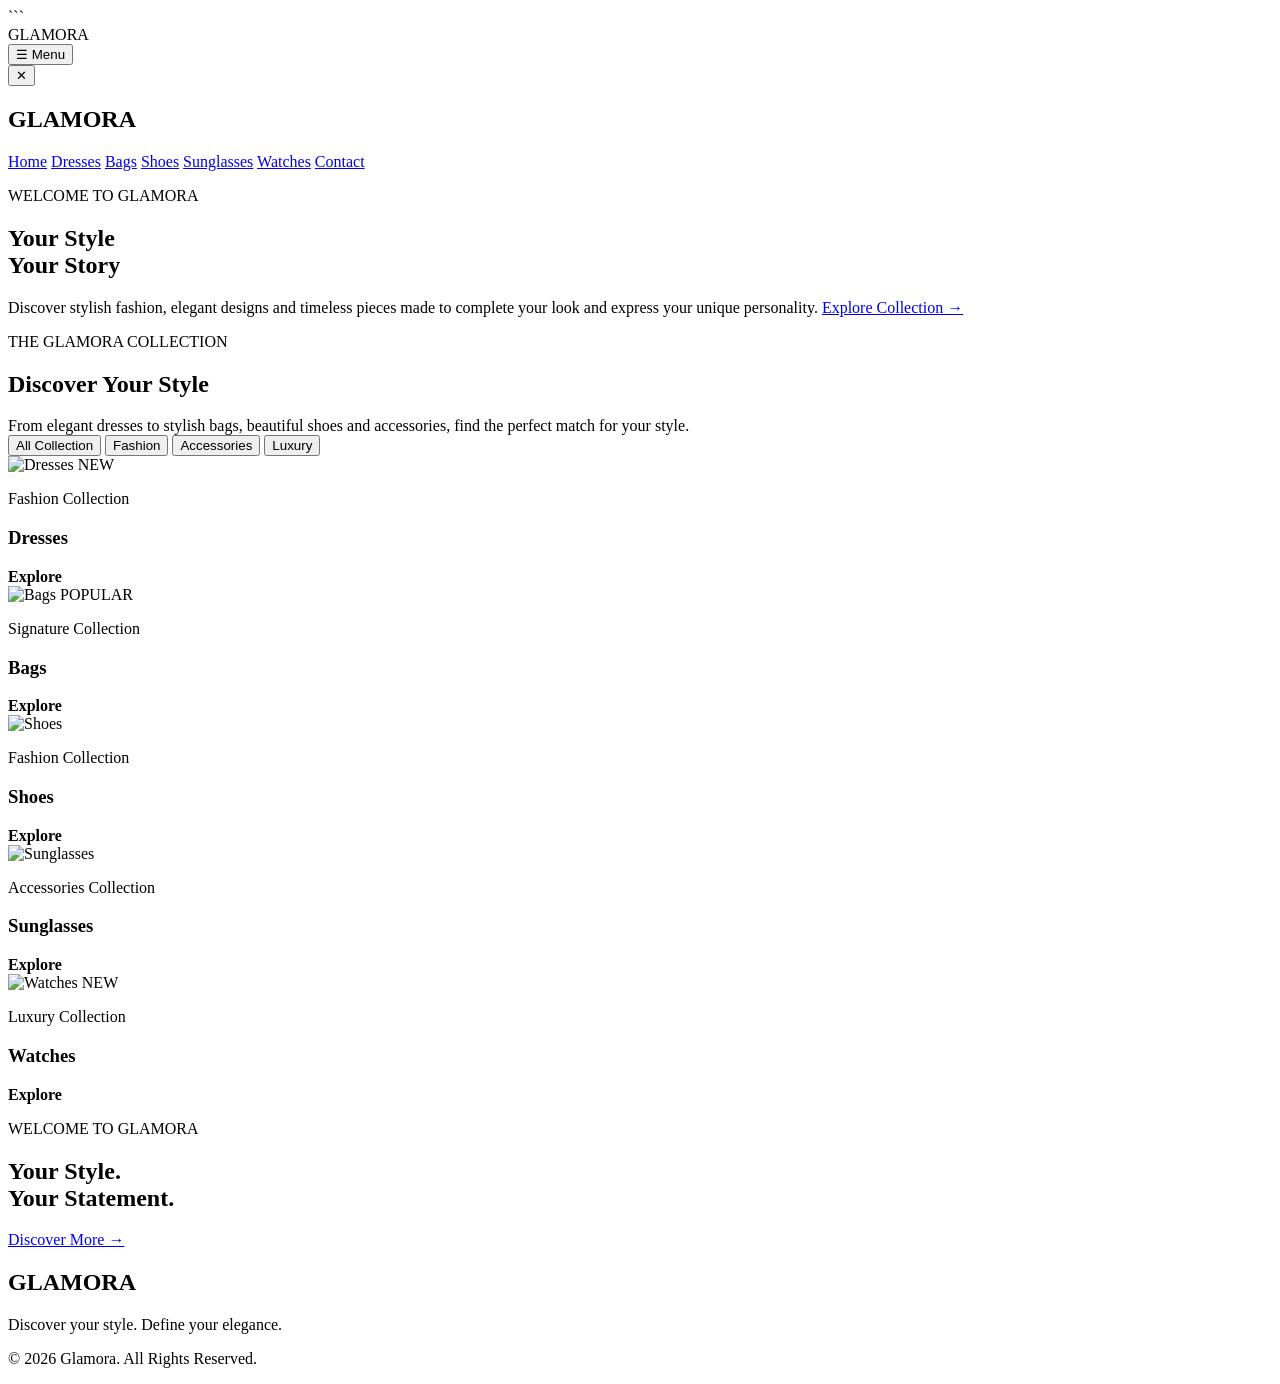
==== index.html @ fe38c222 "Rename index.html to index.html" ====
<!DOCTYPE html>

<html lang="en">

<head>
    <meta charset="UTF-8">
    <meta name="viewport" content="width=device-width, initial-scale=1.0">
    <title>Glamora | Home</title>
    <link rel="stylesheet" href="style.css">
</head>

<body>

```
<header class="home-header">

    <div class="home-logo">GLAMORA</div>

    <button class="menu-btn" onclick="openMenu()">
        ☰ Menu
    </button>

</header>


<!-- Side Menu -->
<div class="side-menu" id="sideMenu">

    <button class="close-btn" onclick="closeMenu()">
        ✕
    </button>

    <h2>GLAMORA</h2>

    <a href="index.html">Home</a>
    <a href="dresses.html">Dresses</a>
    <a href="bags.html">Bags</a>
    <a href="shoes.html">Shoes</a>
    <a href="sunglasses.html">Sunglasses</a>
    <a href="watches.html">Watches</a>
    <a href="contact.html">Contact</a>

</div>


<!-- Hero Section -->
<section class="bag-hero">

    <div class="bag-hero-content">

        <p>WELCOME TO GLAMORA</p>

        <h1>
            Your Style<br>
            Your Story
        </h1>

        <span>
            Discover stylish fashion, elegant designs and
            timeless pieces made to complete your look
            and express your unique personality.
        </span>

        <a href="#collection" class="bag-btn">
            Explore Collection →
        </a>

    </div>

</section>


<!-- Collection Heading -->
<section class="bag-heading" id="collection">

    <p>THE GLAMORA COLLECTION</p>

    <h2>Discover Your Style</h2>

    <span>
        From elegant dresses to stylish bags, beautiful shoes
        and accessories, find the perfect match for your style.
    </span>

</section>


<!-- Filters -->
<div class="bag-filters">

    <button>All Collection</button>
    <button>Fashion</button>
    <button>Accessories</button>
    <button>Luxury</button>

</div>


<!-- Glamora Collection -->
<section class="bag-grid">


    <!-- Dresses -->
    <div class="bag-card">

        <div class="bag-image">

            <img src="c:\Users\HC\Desktop\fatima\image\Banner.png\Dresse.jpg\Bages.jpg\Shoes.jog\Watches.jpg\Sunglasses.jpg\3_4b8ac921-768f-4dce-88fc-8753cb66bcc0.webp"
                 alt="Dresses">

            <span>NEW</span>

        </div>

        <div class="bag-info">

            <p>Fashion Collection</p>

            <h3>Dresses</h3>

            <strong>Explore</strong>

        </div>

    </div>


    <!-- Bags -->
    <div class="bag-card">

        <div class="bag-image">

            <img src="c:\Users\HC\Desktop\fatima\image\Banner.png\Dresse.jpg\Bages.jpg\Shoes.jog\Watches.jpg\Sunglasses.jpg\image-11.jpg"
                 alt="Bags">

            <span>POPULAR</span>

        </div>

        <div class="bag-info">

            <p>Signature Collection</p>

            <h3>Bags</h3>

            <strong>Explore</strong>

        </div>

    </div>


    <!-- Shoes -->
    <div class="bag-card">

        <div class="bag-image">

            <img src="c:\Users\HC\Desktop\fatima\image\Banner.png\Dresse.jpg\Bages.jpg\Shoes.jog\Watches.jpg\Sunglasses.jpg\Buy-Best-Quality-IMPORTED-Full-Black-Casual-Fashion-Men-Shoes-Cho9-at-cheap-Price-by-shopse.pk-in-Pakistan-11-1200x1200.jpg"
                 alt="Shoes">

        </div>

        <div class="bag-info">

            <p>Fashion Collection</p>

            <h3>Shoes</h3>

            <strong>Explore</strong>

        </div>

    </div>


    <!-- Sunglasses -->
    <div class="bag-card">

        <div class="bag-image">

            <img src="c:\Users\HC\Desktop\fatima\image\Banner.png\Dresse.jpg\Bages.jpg\Shoes.jog\Watches.jpg\Sunglasses.jpg\04020bd5-a154-4454-9dbc-0e240f3eb03b1748094600530-Voyage-Unisex-Black-Lens--Silver-Toned-Round-Sunglasses-with-1.jpg"
                 alt="Sunglasses">

        </div>

        <div class="bag-info">

            <p>Accessories Collection</p>

            <h3>Sunglasses</h3>

            <strong>Explore</strong>

        </div>

    </div>


    <!-- Watches -->
    <div class="bag-card">

        <div class="bag-image">

            <img src="c:\Users\HC\Desktop\fatima\image\Banner.png\Dresse.jpg\Bages.jpg\Shoes.jog\Watches.jpg\Sunglasses.jpg\POEDAGAR-Men-Watch-Top-Brand-Luxury-Waterproof-Luminous-Men-Stainless-Quartz-Wristwatch-Sport-Man-Watch-Date-Week-Business-Clock_d34c838.avif"
                 alt="Watches">

            <span>NEW</span>

        </div>

        <div class="bag-info">

            <p>Luxury Collection</p>

            <h3>Watches</h3>

            <strong>Explore</strong>

        </div>

    </div>

</section>


<!-- Banner -->
<section class="bag-banner">

    <div>

        <p>WELCOME TO GLAMORA</p>

        <h2>
            Your Style.<br>
            Your Statement.
        </h2>

        <a href="#collection" class="discover-btn">
            Discover More →
        </a>

    </div>

</section>


<!-- Footer -->
<footer class="bag-footer">

    <h2>GLAMORA</h2>

    <p>
        Discover your style. Define your elegance.
    </p>

    <p class="bag-copy">
        © 2026 Glamora. All Rights Reserved.
    </p>

</footer>

<script src="script.js"></script>
</body>
</html>
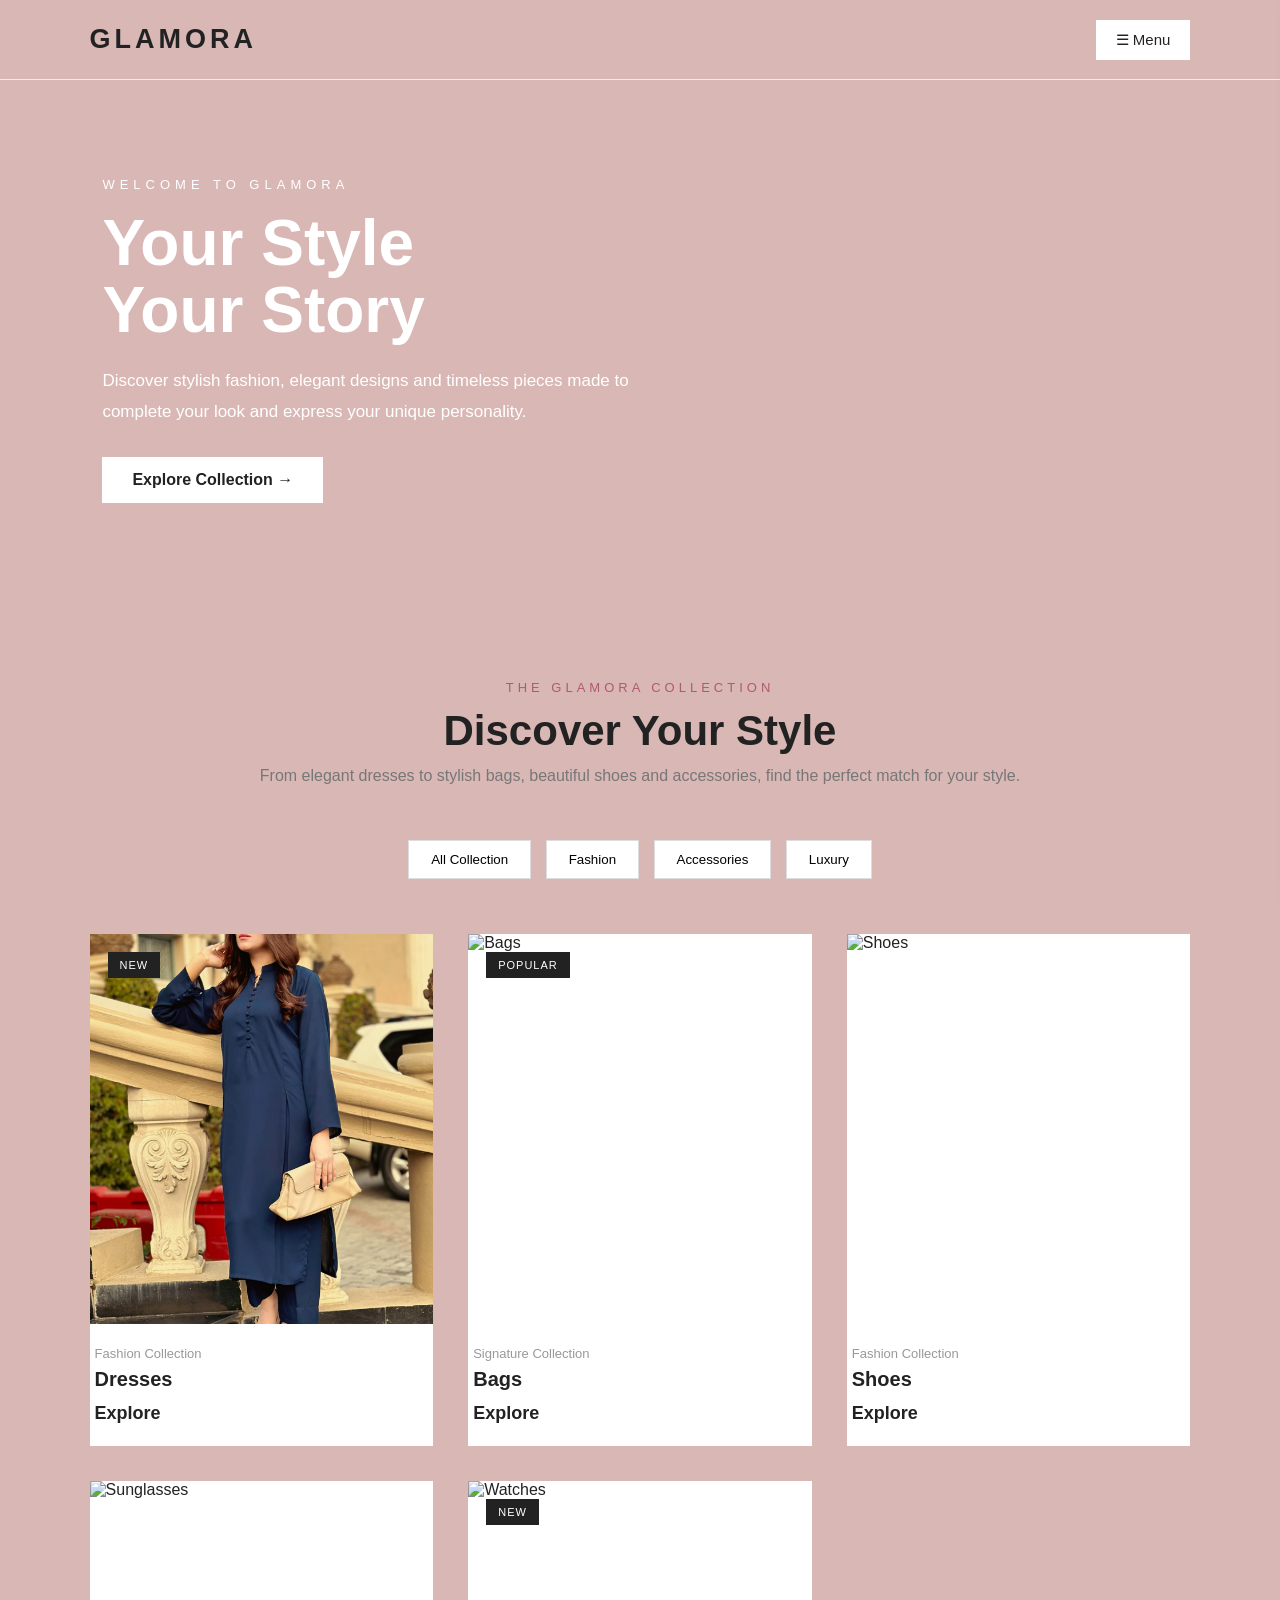
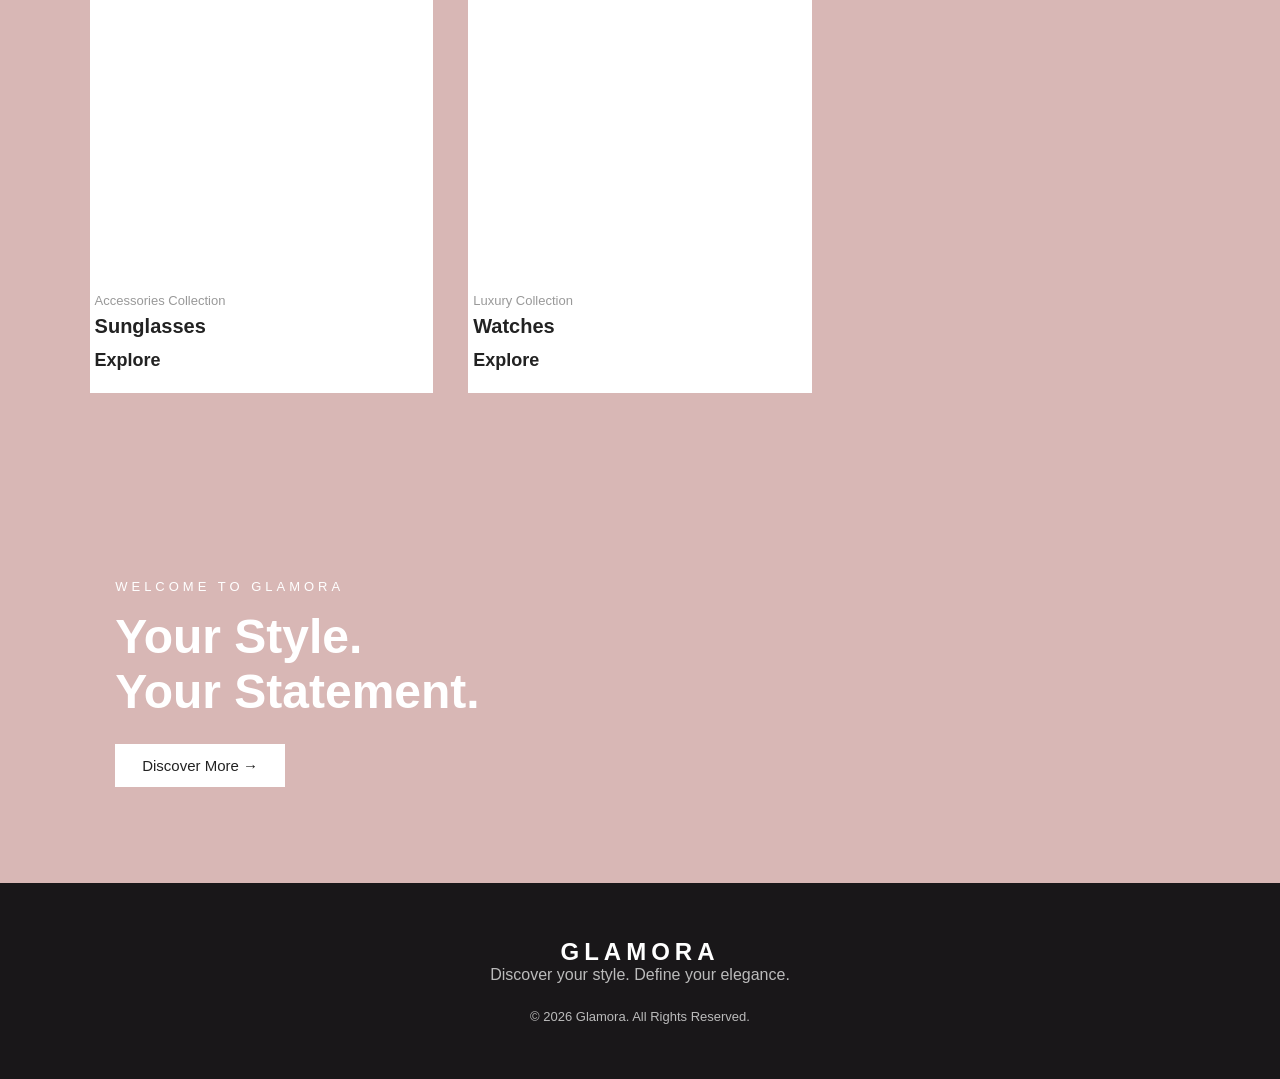
==== commit db6c2e4a: "Update index.html" ====
--- a/index.html
+++ b/index.html
@@ -11,7 +11,6 @@
 
 <body>
 
-```
 <header class="home-header">
 
     <div class="home-logo">GLAMORA</div>
@@ -105,8 +104,7 @@
 
         <div class="bag-image">
 
-            <img src="c:\Users\HC\Desktop\fatima\image\Banner.png\Dresse.jpg\Bages.jpg\Shoes.jog\Watches.jpg\Sunglasses.jpg\3_4b8ac921-768f-4dce-88fc-8753cb66bcc0.webp"
-                 alt="Dresses">
+            <img src="images/Home1.jpg">
 
             <span>NEW</span>
 
@@ -130,8 +128,7 @@
 
         <div class="bag-image">
 
-            <img src="c:\Users\HC\Desktop\fatima\image\Banner.png\Dresse.jpg\Bages.jpg\Shoes.jog\Watches.jpg\Sunglasses.jpg\image-11.jpg"
-                 alt="Bags">
+            <img src="images/Home2.jpg" alt="Bags">
 
             <span>POPULAR</span>
 
@@ -155,8 +152,7 @@
 
         <div class="bag-image">
 
-            <img src="c:\Users\HC\Desktop\fatima\image\Banner.png\Dresse.jpg\Bages.jpg\Shoes.jog\Watches.jpg\Sunglasses.jpg\Buy-Best-Quality-IMPORTED-Full-Black-Casual-Fashion-Men-Shoes-Cho9-at-cheap-Price-by-shopse.pk-in-Pakistan-11-1200x1200.jpg"
-                 alt="Shoes">
+           <img src="images/Home3.jpg" alt="Shoes">
 
         </div>
 
@@ -178,8 +174,7 @@
 
         <div class="bag-image">
 
-            <img src="c:\Users\HC\Desktop\fatima\image\Banner.png\Dresse.jpg\Bages.jpg\Shoes.jog\Watches.jpg\Sunglasses.jpg\04020bd5-a154-4454-9dbc-0e240f3eb03b1748094600530-Voyage-Unisex-Black-Lens--Silver-Toned-Round-Sunglasses-with-1.jpg"
-                 alt="Sunglasses">
+           <img src="images/Home4.jpg" alt="Sunglasses">
 
         </div>
 
@@ -201,9 +196,7 @@
 
         <div class="bag-image">
 
-            <img src="c:\Users\HC\Desktop\fatima\image\Banner.png\Dresse.jpg\Bages.jpg\Shoes.jog\Watches.jpg\Sunglasses.jpg\POEDAGAR-Men-Watch-Top-Brand-Luxury-Waterproof-Luminous-Men-Stainless-Quartz-Wristwatch-Sport-Man-Watch-Date-Week-Business-Clock_d34c838.avif"
-                 alt="Watches">
-
+            <img src="images/Home5.jpg" alt="Watches">
             <span>NEW</span>
 
         </div>
--- a/style.css
+++ b/style.css
@@ -0,0 +1,3031 @@
+/* =================================
+   GLAMORA HOME PAGE
+================================= */
+
+* {
+    margin: 0;
+    padding: 0;
+    box-sizing: border-box;
+}
+
+body {
+    font-family: Arial, sans-serif;
+    background: #f8f3f3;
+    color: #222;
+}
+
+
+/* =================================
+   HEADER
+================================= */
+
+.home-header {
+    width: 100%;
+    padding: 22px 7%;
+    display: flex;
+    justify-content: space-between;
+    align-items: center;
+    background-color: #D8B7B5;
+    border-bottom: 1px solid #eee;
+}
+
+.home-logo {
+    font-size: 27px;
+    font-weight: bold;
+    letter-spacing: 4px;
+}
+
+
+/* MENU BUTTON */
+
+.menu-btn {
+    border: none;
+    background: white;
+    color: #222;
+    padding: 12px 22px;
+    font-size: 14px;
+    cursor: pointer;
+    transition: 0.3s;
+}
+
+.menu-btn:hover {
+    background: #b05a72;
+    color: white;
+}
+
+
+/* =================================
+   SIDE MENU
+================================= */
+
+.side-menu {
+    position: fixed;
+    top: 0;
+    right: -300px;
+    width: 300px;
+    height: 100vh;
+    background: white;
+    padding: 70px 35px;
+    z-index: 1000;
+    box-shadow: -5px 0 20px rgba(0,0,0,0.15);
+    transition: 0.4s;
+}
+
+.side-menu.open {
+    right: 0;
+}
+
+.side-menu h2 {
+    letter-spacing: 4px;
+    margin-bottom: 35px;
+}
+
+.side-menu a {
+    display: block;
+    text-decoration: none;
+    color: #222;
+    font-size: 16px;
+    padding: 13px 0;
+    border-bottom: 1px solid #eee;
+    transition: 0.3s;
+}
+
+.side-menu a:hover {
+    color: #b05a72;
+    padding-left: 8px;
+}
+
+.close-btn {
+    position: absolute;
+    top: 20px;
+    right: 25px;
+    border: none;
+    background: none;
+    font-size: 24px;
+    cursor: pointer;
+}
+
+
+/* =================================
+   HERO SECTION
+================================= */
+
+.home-hero {
+    min-height: 520px;
+    display: flex;
+    align-items: center;
+    padding: 80px 8%;
+    background-color: #D8B7B5;
+}
+
+.home-content {
+    max-width: 580px;
+    color: white;
+}
+
+.home-content > p {
+    letter-spacing: 5px;
+    font-size: 13px;
+    margin-bottom: 18px;
+}
+
+.home-content h1 {
+    font-size: 64px;
+    line-height: 1.05;
+    margin-bottom: 22px;
+}
+
+.home-content span {
+    display: block;
+    font-size: 17px;
+    line-height: 1.8;
+    margin-bottom: 30px;
+}
+
+.home-btn {
+    display: inline-block;
+    padding: 14px 30px;
+    background: white;
+    color: #222;
+    text-decoration: none;
+    font-weight: bold;
+    transition: 0.3s;
+}
+
+.home-btn:hover {
+    background: #b05a72;
+    color: white;
+}
+
+
+/* =================================
+   CATEGORIES
+================================= */
+
+.home-categories {
+    padding: 80px 7%;
+    text-align: center;
+    background: #f8f3f3;
+}
+
+.home-categories > p {
+    color: #b05a72;
+    letter-spacing: 4px;
+    font-size: 13px;
+}
+
+.home-categories h2 {
+    font-size: 42px;
+    margin: 12px 0 45px;
+}
+
+
+/* =================================
+   CATEGORY GRID
+================================= */
+
+.category-grid {
+    width: 100%;
+    display: grid;
+    grid-template-columns: repeat(3, 1fr);
+    gap: 30px;
+}
+
+
+/* CATEGORY CARD */
+
+.category-card {
+    background: white;
+    text-decoration: none;
+    color: #222;
+    overflow: hidden;
+    transition: 0.4s;
+}
+
+.category-card:hover {
+    transform: translateY(-8px);
+    box-shadow: 0 18px 40px rgba(0,0,0,0.12);
+}
+
+
+/* CATEGORY IMAGE */
+
+.category-card img {
+    width: 100%;
+    height: 350px;
+    display: block;
+    object-fit: cover;
+    transition: 0.5s;
+}
+
+.category-card:hover img {
+    transform: scale(1.06);
+}
+
+.category-card h3 {
+    font-size: 20px;
+    padding: 20px;
+}
+
+
+/* =================================
+   BOTTOM BANNER
+================================= */
+
+.home-banner {
+    min-height: 400px;
+    padding: 80px 9%;
+    display: flex;
+    align-items: center;
+    background-color: #D8B7B5;
+    color: white;
+}
+
+.home-banner p {
+    letter-spacing: 4px;
+    font-size: 13px;
+}
+
+.home-banner h2 {
+    font-size: 48px;
+    line-height: 1.15;
+    margin: 15px 0 25px;
+}
+
+.home-banner a {
+    display: inline-block;
+    padding: 13px 27px;
+    background: white;
+    color: #222;
+    text-decoration: none;
+    font-weight: bold;
+    transition: 0.3s;
+}
+
+.home-banner a:hover {
+    background: #b05a72;
+    color: white;
+}
+
+
+/* =================================
+   FOOTER
+================================= */
+
+.home-footer {
+    text-align: center;
+    padding: 55px 20px;
+    background: #191719;
+    color: white;
+}
+
+.home-footer h2 {
+    letter-spacing: 5px;
+    margin-bottom: 15px;
+}
+
+.home-footer p {
+    color: #bbb;
+    margin-top: 8px;
+}
+
+.home-footer p:last-child {
+    margin-top: 25px;
+    font-size: 13px;
+}
+
+
+/* =================================
+   RESPONSIVE
+================================= */
+
+@media (max-width: 900px) {
+
+    .home-header {
+        padding: 20px 5%;
+    }
+
+    .home-hero h1 {
+        font-size: 48px;
+    }
+
+    .category-grid {
+        grid-template-columns: repeat(2, 1fr);
+    }
+}
+
+
+@media (max-width: 600px) {
+
+    .home-header {
+        padding: 18px 5%;
+    }
+
+    .home-logo {
+        font-size: 22px;
+    }
+
+    .home-hero {
+        min-height: 450px;
+        padding: 60px 7%;
+    }
+
+    .home-content h1 {
+        font-size: 40px;
+    }
+
+    .home-content span {
+        font-size: 15px;
+    }
+
+    .home-categories h2 {
+        font-size: 32px;
+    }
+
+    .category-grid {
+        grid-template-columns: 1fr;
+    }
+
+    .category-card img {
+        height: 320px;
+    }
+
+    .home-banner h2 {
+        font-size: 36px;
+    }
+}
+* {
+  margin: 0;
+  padding: 0;
+  box-sizing: border-box;
+  }
+
+body {
+font-family: Arial, sans-serif;
+background: #f7f2ed;
+color: #222;
+}
+
+/* =========================
+HEADER
+========================= */
+
+.home-header {
+height: 80px;
+display: flex;
+align-items: center;
+justify-content: space-between;
+padding: 0 60px;
+background: #f7f2ed;
+}
+
+.home-logo {
+font-size: 28px;
+font-weight: bold;
+letter-spacing: 4px;
+}
+
+.menu-btn {
+background: #222;
+color: white;
+border: none;
+padding: 12px 22px;
+font-size: 15px;
+cursor: pointer;
+}
+
+.menu-btn:hover {
+background: #555;
+}
+
+/* =========================
+SIDE MENU
+========================= */
+
+.side-menu {
+position: fixed;
+top: 0;
+right: -320px;
+width: 320px;
+height: 100vh;
+background: #fff;
+padding: 30px;
+z-index: 1000;
+box-shadow: -5px 0 20px rgba(0,0,0,0.15);
+transition: 0.4s ease;
+}
+
+.side-menu.open {
+right: 0;
+}
+
+.side-menu h2 {
+margin: 45px 0 30px;
+letter-spacing: 3px;
+}
+
+.side-menu a {
+display: block;
+text-decoration: none;
+color: #222;
+font-size: 17px;
+padding: 14px 0;
+border-bottom: 1px solid #eee;
+}
+
+.side-menu a:hover {
+padding-left: 8px;
+}
+
+.close-btn {
+position: absolute;
+right: 25px;
+top: 20px;
+background: none;
+border: none;
+font-size: 25px;
+cursor: pointer;
+}
+
+/* =========================
+HERO SECTION
+========================= */
+
+.dress-hero {
+min-height: 650px;
+display: flex;
+align-items: center;
+padding: 80px 10%;
+background: #e9ddd2;
+}
+
+.dress-hero-content {
+max-width: 600px;
+}
+
+.dress-hero-content p {
+font-size: 13px;
+letter-spacing: 4px;
+margin-bottom: 20px;
+}
+
+.dress-hero-content h1 {
+font-family: Georgia, serif;
+font-size: 72px;
+line-height: 1.05;
+font-weight: normal;
+margin-bottom: 25px;
+}
+
+.dress-hero-content span {
+display: block;
+max-width: 500px;
+font-size: 17px;
+line-height: 1.8;
+color: #555;
+margin-bottom: 35px;
+}
+
+/* Explore Collection Button */
+
+.dress-btn {
+display: inline-block;
+text-decoration: none;
+background: #222;
+color: white;
+padding: 16px 30px;
+font-size: 15px;
+transition: 0.3s;
+}
+
+.dress-btn:hover {
+background: #555;
+}
+
+/* =========================
+COLLECTION HEADING
+========================= */
+
+.dress-heading {
+text-align: center;
+padding: 90px 20px 45px;
+}
+
+.dress-heading p {
+font-size: 13px;
+letter-spacing: 4px;
+margin-bottom: 15px;
+}
+
+.dress-heading h2 {
+font-family: Georgia, serif;
+font-size: 45px;
+font-weight: normal;
+margin-bottom: 20px;
+}
+
+.dress-heading span {
+display: block;
+max-width: 600px;
+margin: auto;
+color: #666;
+line-height: 1.7;
+}
+
+/* =========================
+FILTERS
+========================= */
+
+.dress-filters {
+display: flex;
+justify-content: center;
+gap: 12px;
+margin: 20px 0 55px;
+flex-wrap: wrap;
+}
+
+.dress-filters button {
+background: transparent;
+border: 1px solid #999;
+padding: 12px 22px;
+cursor: pointer;
+font-size: 14px;
+}
+
+.dress-filters button:hover {
+background: #222;
+color: white;
+}
+
+/* =========================
+DRESS GRID
+========================= */
+
+.dress-grid {
+width: 90%;
+max-width: 1200px;
+margin: auto;
+display: grid;
+grid-template-columns: repeat(3, 1fr);
+gap: 30px;
+padding-bottom: 90px;
+}
+
+/* =========================
+DRESS CARD
+========================= */
+
+.dress-card {
+background: white;
+overflow: hidden;
+transition: 0.3s;
+}
+
+.dress-card:hover {
+transform: translateY(-5px);
+}
+
+.dress-image {
+position: relative;
+width: 100%;
+height: 430px;
+overflow: hidden;
+}
+
+.dress-image img {
+width: 100%;
+height: 100%;
+object-fit: cover;
+display: block;
+}
+
+.dress-image span {
+position: absolute;
+top: 15px;
+left: 15px;
+background: #222;
+color: white;
+padding: 7px 12px;
+font-size: 11px;
+letter-spacing: 1px;
+}
+
+/* =========================
+DRESS INFORMATION
+========================= */
+
+.dress-info {
+padding: 22px;
+}
+
+.dress-info p {
+font-size: 12px;
+color: #888;
+letter-spacing: 1px;
+margin-bottom: 8px;
+}
+
+.dress-info h3 {
+font-family: Georgia, serif;
+font-size: 22px;
+font-weight: normal;
+margin-bottom: 12px;
+}
+
+.dress-info strong {
+font-size: 16px;
+}
+
+/* =========================
+BANNER
+========================= */
+
+.dress-banner {
+min-height: 430px;
+display: flex;
+align-items: center;
+padding: 70px 10%;
+background: #D8B7B5;
+}
+
+.dress-banner p {
+font-size: 13px;
+letter-spacing: 4px;
+margin-bottom: 20px;
+}
+
+.dress-banner h2 {
+font-family: Georgia, serif;
+font-size: 55px;
+line-height: 1.1;
+font-weight: normal;
+margin-bottom: 30px;
+}
+
+.dress-banner a {
+display: inline-block;
+text-decoration: none;
+color: #222;
+border-bottom: 1px solid #222;
+padding-bottom: 5px;
+}
+
+/* =========================
+FOOTER
+========================= */
+
+.dress-footer {
+background: #222;
+color: white;
+text-align: center;
+padding: 60px 20px;
+}
+
+.dress-footer h2 {
+font-size: 28px;
+letter-spacing: 5px;
+margin-bottom: 18px;
+}
+
+.dress-footer p {
+color: #ccc;
+margin-bottom: 15px;
+}
+
+.dress-copy {
+font-size: 12px;
+margin-top: 30px;
+}
+/* Discover More Button */
+
+.discover-btn {
+    display: inline-block;
+    text-decoration: none;
+    background:white;
+    color: white;
+    padding: 16px 30px;
+    font-size: 15px;
+    cursor: pointer;
+    transition: 0.3s;
+}
+
+.discover-btn:hover {
+    background: #555;
+}
+/* Explore Dresses Button */
+
+.dress-btn {
+    display: inline-block;
+    text-decoration: none;
+    background:white;
+    color:#222;
+    padding: 16px 30px;
+    font-size: 15px;
+    cursor: pointer;
+    transition: 0.3s;
+}
+
+.dress-btn:hover {
+    background: #555;
+}
+
+/* =========================
+RESPONSIVE
+========================= */
+
+@media (max-width: 900px) {}
+
+.dress-grid {
+    grid-template-columns: repeat(2, 1fr);
+}
+
+.dress-hero-content h1 {
+    font-size: 55px;
+
+
+}
+
+@media (max-width: 600px) {
+
+.home-header {
+    padding: 0 20px;
+}
+
+.home-logo {
+    font-size: 22px;
+}
+
+.dress-hero {
+    min-height: 550px;
+    padding: 60px 25px;
+}
+
+.dress-hero-content h1 {
+    font-size: 45px;
+}
+
+.dress-heading h2 {
+    font-size: 35px;
+}
+
+.dress-grid {
+    grid-template-columns: 1fr;
+    width: 90%;
+}
+
+.dress-image {
+    height: 450px;
+}
+
+.dress-banner {
+    padding: 60px 25px;
+}
+
+.dress-banner h2 {
+    font-size: 40px;
+}
+
+.side-menu {
+    width: 280px;
+}
+
+
+}
+
+
+/* =========================
+   MOBILE
+========================= */
+
+@media (max-width: 650px) {
+
+    .home-header {
+        height: 65px;
+
+        padding: 0 20px;
+    }
+
+    .home-logo {
+        font-size: 20px;
+    }
+
+    .home-nav {
+        display: none;
+    }
+
+    .menu-btn {
+        display: block;
+    }
+
+    .dress-hero {
+        min-height: 400px;
+
+        padding: 55px 25px;
+    }
+
+    .hero-content h1 {
+        font-size: 40px;
+    }
+
+    .hero-content p {
+        font-size: 15px;
+    }
+
+    .dress-collection {
+        padding: 55px 20px;
+    }
+
+    .collection-heading h2 {
+        font-size: 32px;
+    }
+
+    .dress-grid {
+        grid-template-columns: 1fr;
+
+        gap: 25px;
+    }
+
+    .dress-image {
+        height: 450px;
+    }
+
+    .dress-banner {
+        padding: 55px 25px;
+    }
+
+    .dress-banner h2 {
+        font-size: 35px;
+    }
+/* =========================
+   MENU BUTTON
+========================= */
+
+.menu-btn {
+    display: block;
+
+    background: transparent;
+
+    border: none;
+
+    font-size: 30px;
+
+    color: #333;
+
+    cursor: pointer;
+
+    padding: 5px 10px;
+}
+
+
+/* =========================
+   SIDE MENU
+========================= */
+
+.side-menu {
+    position: fixed;
+
+    top: 0;
+    right: -300px;
+
+    width: 280px;
+    height: 100vh;
+
+    background: #f7f7f5;
+
+    padding: 80px 30px 30px;
+
+    display: flex;
+    flex-direction: column;
+
+    gap: 25px;
+
+    box-shadow: -5px 0 20px rgba(0, 0, 0, 0.12);
+
+    z-index: 2000;
+
+    transition: right 0.4s ease;
+}
+
+
+/* MENU OPEN */
+
+.side-menu.active {
+    right: 0;
+}
+
+
+/* MENU LINKS */
+
+.side-menu a {
+    text-decoration: none;
+
+    color: #333;
+
+    font-size: 17px;
+
+    padding: 12px 5px;
+
+    border-bottom: 1px solid #ddd;
+
+    transition: 0.3s;
+}
+
+.side-menu a:hover {
+    color: #9b7777;
+
+    padding-left: 12px;
+}
+
+
+/* CLOSE BUTTON */
+
+.close-btn {
+    position: absolute;
+
+    top: 20px;
+    right: 25px;
+
+    border: none;
+
+    background: transparent;
+
+    font-size: 32px;
+
+    color: #333;
+
+    cursor: pointer;
+}
+
+
+/* =========================
+   MOBILE
+========================= */
+
+@media (max-width: 650px) {
+
+    .home-header {
+        padding: 0 20px;
+    }
+
+    .side-menu {
+        width: 270px;
+    }
+
+}
+}
+/* =================================
+   GLAMORA BAGS PAGE
+================================= */
+
+.bag-header {
+    width: 100%;
+    padding: 22px 7%;
+    display: flex;
+    justify-content: space-between;
+    align-items: center;
+    background-color:#D8B7B5;
+    border-bottom: 1px solid #eee;
+}
+
+.bag-logo {
+    font-size: 27px;
+    font-weight: bold;
+    letter-spacing: 4px;
+}
+
+.bag-header nav {
+    display: flex;
+    gap: 28px;
+}
+
+.bag-header nav a {
+    text-decoration: none;
+    color: #222;
+    font-size: 15px;
+    transition: 0.3s;
+}
+
+.bag-header nav a:hover,
+.bag-header nav a.active {
+    color: #b05a72;
+}
+
+
+/* HERO */
+
+.bag-hero {
+    min-height: 520px;
+    display: flex;
+    align-items: center;
+    padding: 80px 8%;
+    background-color:#D8B7B5;
+        
+}
+
+.bag-hero-content {
+    max-width: 580px;
+    color: white;
+}
+
+.bag-hero-content > p {
+    letter-spacing: 5px;
+    font-size: 13px;
+    margin-bottom: 18px;
+}
+
+.bag-hero h1 {
+    font-size: 64px;
+    line-height: 1.05;
+    margin-bottom: 22px;
+}
+
+.bag-hero span {
+    display: block;
+    font-size: 17px;
+    line-height: 1.8;
+    margin-bottom: 30px;
+}
+
+.bag-btn {
+    display: inline-block;
+    padding: 14px 30px;
+    background: white;
+    color: #222;
+    text-decoration: none;
+    font-weight: bold;
+    transition: 0.3s;
+}
+
+.bag-btn:hover {
+    background: #b05a72;
+    color: white;
+}
+
+
+/* HEADING */
+
+.bag-heading {
+    text-align: center;
+    padding: 80px 20px 30px;
+}
+
+.bag-heading > p {
+    color: #b05a72;
+    letter-spacing: 4px;
+    font-size: 13px;
+}
+
+.bag-heading h2 {
+    font-size: 42px;
+    margin: 12px 0;
+}
+
+.bag-heading span {
+    color: #777;
+}
+
+
+/* FILTERS */
+
+.bag-filters {
+    text-align: center;
+    padding: 20px 20px 50px;
+}
+
+.bag-filters button {
+    border: 1px solid #ddd;
+    background: white;
+    padding: 11px 22px;
+    margin: 5px;
+    cursor: pointer;
+    transition: 0.3s;
+}
+
+.bag-filters button:hover {
+    background: #b05a72;
+    color: white;
+    border-color: #b05a72;
+}
+
+
+/* BAG GRID */
+
+.bag-grid {
+    width: 86%;
+    margin: auto;
+    display: grid;
+    grid-template-columns: repeat(3, 1fr);
+    gap: 35px;
+    padding-bottom: 90px;
+}
+
+.bag-card {
+    background: white;
+    overflow: hidden;
+    transition: 0.4s;
+}
+
+.bag-card:hover {
+    transform: translateY(-8px);
+    box-shadow: 0 18px 40px rgba(0,0,0,0.12);
+}
+
+.bag-image {
+    height: 390px;
+    position: relative;
+    overflow: hidden;
+}
+
+.bag-image img {
+    width: 100%;
+    height: 100%;
+    object-fit: cover;
+    transition: 0.5s;
+}
+
+.bag-card:hover .bag-image img {
+    transform: scale(1.06);
+}
+
+.bag-image span {
+    position: absolute;
+    top: 18px;
+    left: 18px;
+    background: #222;
+    color: white;
+    padding: 7px 12px;
+    font-size: 11px;
+    letter-spacing: 1px;
+}
+
+.bag-info {
+    padding: 22px 5px;
+}
+
+.bag-info p {
+    color: #999;
+    font-size: 13px;
+    margin-bottom: 7px;
+}
+
+.bag-info h3 {
+    font-size: 20px;
+    margin-bottom: 12px;
+}
+
+.bag-info strong {
+    font-size: 18px;
+}
+
+.bag-info a {
+    float: right;
+    text-decoration: none;
+    color: #b05a72;
+    font-size: 14px;
+}
+
+
+/* BANNER */
+
+.bag-banner {
+    min-height: 400px;
+    padding: 80px 9%;
+    display: flex;
+    align-items: center;
+
+    background-color: #D8B7B5;
+
+    color: white;
+}
+
+.bag-banner p {
+    letter-spacing: 4px;
+    font-size: 13px;
+}
+
+.bag-banner h2 {
+    font-size: 48px;
+    line-height: 1.15;
+    margin: 15px 0 25px;
+}
+
+.bag-banner a {
+    display: inline-block;
+    padding: 13px 27px;
+    background: white;
+    color: #222;
+    text-decoration: none;
+}
+
+
+/* FOOTER */
+
+.bag-footer {
+    text-align: center;
+    padding: 55px 20px;
+    background: #191719;
+    color: white;
+}
+
+.bag-footer h2 {
+    letter-spacing: 5px;
+}
+
+.bag-footer p {
+    color: #bbb;
+}
+
+.bag-copy {
+    margin-top: 25px;
+    font-size: 13px;
+}
+
+
+/* RESPONSIVE */
+
+@media (max-width: 900px) {
+
+    .bag-header {
+        flex-direction: column;
+        gap: 20px;
+    }
+
+    .bag-hero h1 {
+        font-size: 45px;
+    }
+
+    .bag-grid {
+        grid-template-columns: repeat(2, 1fr);
+    }
+}
+
+@media (max-width: 600px) {
+
+    .bag-header nav {
+        gap: 12px;
+        flex-wrap: wrap;
+        justify-content: center;
+    }
+
+    .bag-hero {
+        min-height: 450px;
+    }
+
+    .bag-hero h1 {
+        font-size: 40px;
+    }
+
+    .bag-heading h2 {
+        font-size: 32px;
+    }
+
+    .bag-grid {
+        grid-template-columns: 1fr;
+    }
+}
+/* =================================
+   GLAMORA SHOES PAGE
+================================= */
+
+.shoe-header {
+    width: 100%;
+    padding: 22px 7%;
+    display: flex;
+    justify-content: space-between;
+    align-items: center;
+    background: #fff;
+    border-bottom: 1px solid #eee;
+}
+
+.shoe-logo {
+    font-size: 27px;
+    font-weight: bold;
+    letter-spacing: 4px;
+}
+
+.shoe-header nav {
+    display: flex;
+    gap: 28px;
+}
+
+.shoe-header nav a {
+    text-decoration: none;
+    color: #222;
+    font-size: 15px;
+    transition: 0.3s;
+}
+
+.shoe-header nav a:hover,
+.shoe-header nav a.active {
+    color: #b05a72;
+}
+
+
+/* HERO */
+
+.shoe-hero {
+    min-height: 520px;
+    display: flex;
+    align-items: center;
+    padding: 80px 8%;
+
+    background-color: #D8B7B5;
+}
+
+.shoe-hero-content {
+    max-width: 580px;
+    color: white;
+}
+
+.shoe-hero-content > p {
+    letter-spacing: 5px;
+    font-size: 13px;
+    margin-bottom: 18px;
+}
+
+.shoe-hero h1 {
+    font-size: 64px;
+    line-height: 1.05;
+    margin-bottom: 22px;
+}
+
+.shoe-hero span {
+    display: block;
+    font-size: 17px;
+    line-height: 1.8;
+    margin-bottom: 30px;
+}
+
+.shoe-btn {
+    display: inline-block;
+    padding: 14px 30px;
+    background: white;
+    color: #222;
+    text-decoration: none;
+    font-weight: bold;
+    transition: 0.3s;
+}
+
+.shoe-btn:hover {
+    background: #b05a72;
+    color: white;
+}
+
+
+/* HEADING */
+
+.shoe-heading {
+    text-align: center;
+    padding: 80px 20px 30px;
+}
+
+.shoe-heading > p {
+    color: #b05a72;
+    letter-spacing: 4px;
+    font-size: 13px;
+}
+
+.shoe-heading h2 {
+    font-size: 42px;
+    margin: 12px 0;
+}
+
+.shoe-heading span {
+    color: #777;
+}
+
+
+/* FILTERS */
+
+.shoe-filters {
+    text-align: center;
+    padding: 20px 20px 50px;
+}
+
+.shoe-filters button {
+    border: 1px solid #ddd;
+    background: white;
+    padding: 11px 22px;
+    margin: 5px;
+    cursor: pointer;
+    transition: 0.3s;
+}
+
+.shoe-filters button:hover {
+    background: #b05a72;
+    color: white;
+    border-color: #b05a72;
+}
+
+
+/* PRODUCTS */
+
+.shoe-grid {
+    width: 86%;
+    margin: auto;
+    display: grid;
+    grid-template-columns: repeat(3, 1fr);
+    gap: 35px;
+    padding-bottom: 90px;
+}
+
+.shoe-card {
+    background: white;
+    overflow: hidden;
+    transition: 0.4s;
+}
+
+.shoe-card:hover {
+    transform: translateY(-8px);
+    box-shadow: 0 18px 40px rgba(0,0,0,0.12);
+}
+
+.shoe-image {
+    height: 390px;
+    position: relative;
+    overflow: hidden;
+}
+
+.shoe-image img {
+    width: 100%;
+    height: 100%;
+    object-fit: cover;
+    transition: 0.5s;
+}
+
+.shoe-card:hover .shoe-image img {
+    transform: scale(1.06);
+}
+
+.shoe-image span {
+    position: absolute;
+    top: 18px;
+    left: 18px;
+    background: #222;
+    color: white;
+    padding: 7px 12px;
+    font-size: 11px;
+    letter-spacing: 1px;
+}
+
+.shoe-info {
+    padding: 22px 5px;
+}
+
+.shoe-info p {
+    color: #999;
+    font-size: 13px;
+    margin-bottom: 7px;
+}
+
+.shoe-info h3 {
+    font-size: 20px;
+    margin-bottom: 12px;
+}
+
+.shoe-info strong {
+    font-size: 18px;
+}
+
+.shoe-info a {
+    float: right;
+    text-decoration: none;
+    color: #b05a72;
+    font-size: 14px;
+}
+
+
+/* BOTTOM BANNER */
+
+.shoe-banner {
+    min-height: 400px;
+    padding: 80px 9%;
+    display: flex;
+    align-items: center;
+
+    background-color: #D8B7B5;
+
+    color: white;
+}
+
+.shoe-banner p {
+    letter-spacing: 4px;
+    font-size: 13px;
+}
+
+.shoe-banner h2 {
+    font-size: 48px;
+    line-height: 1.15;
+    margin: 15px 0 25px;
+}
+
+.shoe-banner a {
+    display: inline-block;
+    padding: 13px 27px;
+    background: white;
+    color: #222;
+    text-decoration: none;
+}
+
+
+/* FOOTER */
+
+.shoe-footer {
+    text-align: center;
+    padding: 55px 20px;
+    background: #191719;
+    color: white;
+}
+
+.shoe-footer h2 {
+    letter-spacing: 5px;
+}
+
+.shoe-footer p {
+    color: #bbb;
+}
+
+.shoe-copy {
+    margin-top: 25px;
+    font-size: 13px;
+}
+
+
+/* RESPONSIVE */
+
+@media (max-width: 900px) {
+
+    .shoe-header {
+        flex-direction: column;
+        gap: 20px;
+    }
+
+    .shoe-hero h1 {
+        font-size: 45px;
+    }
+
+    .shoe-grid {
+        grid-template-columns: repeat(2, 1fr);
+    }
+}
+
+@media (max-width: 600px) {
+
+    .shoe-header nav {
+        gap: 12px;
+        flex-wrap: wrap;
+        justify-content: center;
+    }
+
+    .shoe-hero {
+        min-height: 450px;
+    }
+
+    .shoe-hero h1 {
+        font-size: 40px;
+    }
+
+    .shoe-heading h2 {
+        font-size: 32px;
+    }
+
+    .shoe-grid {
+        grid-template-columns: 1fr;
+    }
+}
+* {
+  margin: 0;
+  padding: 0;
+  box-sizing: border-box;
+  }
+
+body {
+font-family: Arial, sans-serif;
+background: #f7f2ed;
+color: #222;
+}
+
+/* =========================
+HEADER
+========================= */
+
+.home-header {
+height: 80px;
+display: flex;
+align-items: center;
+justify-content: space-between;
+padding: 0 60px;
+background: #f7f2ed;
+}
+
+.home-logo {
+font-size: 28px;
+font-weight: bold;
+letter-spacing: 4px;
+}
+
+.menu-btn {
+background: #222;
+color: white;
+border: none;
+padding: 12px 22px;
+font-size: 15px;
+cursor: pointer;
+}
+
+.menu-btn:hover {
+background: #555;
+}
+
+/* =========================
+SIDE MENU
+========================= */
+
+.side-menu {
+position: fixed;
+top: 0;
+right: -320px;
+width: 320px;
+height: 100vh;
+background: #fff;
+padding: 30px;
+z-index: 1000;
+box-shadow: -5px 0 20px rgba(0,0,0,0.15);
+transition: 0.4s ease;
+}
+
+.side-menu.open {
+right: 0;
+}
+
+.side-menu h2 {
+margin: 45px 0 30px;
+letter-spacing: 3px;
+}
+
+.side-menu a {
+display: block;
+text-decoration: none;
+color: #222;
+font-size: 17px;
+padding: 14px 0;
+border-bottom: 1px solid #eee;
+}
+
+.side-menu a:hover {
+padding-left: 8px;
+}
+
+.close-btn {
+position: absolute;
+right: 25px;
+top: 20px;
+background: none;
+border: none;
+font-size: 25px;
+cursor: pointer;
+}
+
+/* =========================
+SUNGLASSES HERO
+========================= */
+
+.hero-content {
+    width: 100%;
+    max-width: 1100px;
+    margin: 0 auto;
+    text-align: center;
+}
+
+.hero-content h5 {
+    text-align: center;
+    margin-bottom: 15px;
+}
+
+.hero-content h1 {
+    text-align: center;
+    margin-bottom: 20px;
+}
+
+.hero-content p {
+    text-align: center;
+    margin: 0 auto;
+    max-width: 800px;
+}
+/* Explore Sunglasses Button */
+
+.sunglasses-btn {
+display: inline-block;
+text-decoration: none;
+background: #222;
+color: white;
+padding: 16px 30px;
+font-size: 15px;
+cursor: pointer;
+transition: 0.3s;
+}
+
+.sunglasses-btn:hover {
+background: #555;
+}
+
+/* =========================
+COLLECTION HEADING
+========================= */
+
+.sunglasses-heading {
+text-align: center;
+padding: 90px 20px 45px;
+}
+
+.sunglasses-heading p {
+font-size: 13px;
+letter-spacing: 4px;
+margin-bottom: 15px;
+}
+
+.sunglasses-heading h2 {
+font-family: Georgia, serif;
+font-size: 45px;
+font-weight: normal;
+margin-bottom: 20px;
+}
+
+.sunglasses-heading span {
+display: block;
+max-width: 600px;
+margin: auto;
+color: #666;
+line-height: 1.7;
+}
+
+/* =========================
+FILTERS
+========================= */
+
+.sunglasses-filters {
+display: flex;
+justify-content: center;
+gap: 12px;
+margin: 20px 0 55px;
+flex-wrap: wrap;
+}
+
+.sunglasses-filters button {
+background: transparent;
+border: 1px solid #999;
+padding: 12px 22px;
+cursor: pointer;
+font-size: 14px;
+}
+
+.sunglasses-filters button:hover {
+background: #222;
+color: white;
+}
+
+/* =========================
+SUNGLASSES GRID
+========================= */
+
+.sunglasses-grid {
+width: 90%;
+max-width: 1200px;
+margin: auto;
+display: grid;
+grid-template-columns: repeat(3, 1fr);
+gap: 30px;
+padding-bottom: 90px;
+}
+
+/* =========================
+SUNGLASSES CARD
+========================= */
+
+.sunglasses-card {
+background: white;
+overflow: hidden;
+transition: 0.3s;
+}
+
+.sunglasses-card:hover {
+transform: translateY(-5px);
+}
+
+.sunglasses-image {
+position: relative;
+width: 100%;
+height: 430px;
+overflow: hidden;
+}
+
+.sunglasses-image img {
+width: 100%;
+height: 100%;
+object-fit: cover;
+display: block;
+}
+
+.sunglasses-image span {
+position: absolute;
+top: 15px;
+left: 15px;
+background: #222;
+color: white;
+padding: 7px 12px;
+font-size: 11px;
+letter-spacing: 1px;
+}
+
+/* =========================
+PRODUCT INFORMATION
+========================= */
+
+.sunglasses-info {
+padding: 22px;
+}
+
+.sunglasses-info p {
+font-size: 12px;
+color: #888;
+letter-spacing: 1px;
+margin-bottom: 8px;
+}
+
+.sunglasses-info h3 {
+font-family: Georgia, serif;
+font-size: 22px;
+font-weight: normal;
+margin-bottom: 12px;
+}
+
+.sunglasses-info strong {
+font-size: 16px;
+}
+
+/* =========================
+BANNER
+========================= */
+
+.sunglasses-banner {
+min-height: 430px;
+display: flex;
+align-items: center;
+padding: 70px 10%;
+background: #d9c8ba;
+}
+
+.sunglasses-banner p {
+font-size: 13px;
+letter-spacing: 4px;
+margin-bottom: 20px;
+}
+
+.sunglasses-banner h2 {
+font-family: Georgia, serif;
+font-size: 55px;
+line-height: 1.1;
+font-weight: normal;
+margin-bottom: 30px;
+}
+
+/* =========================
+DISCOVER MORE BUTTON
+========================= */
+
+.discover-btn {
+display: inline-block;
+text-decoration: none;
+background:white;
+color:black;
+padding: 16px 30px;
+font-size: 15px;
+cursor: pointer;
+transition: 0.3s;
+}
+
+.discover-btn:hover {
+background: #555;
+}
+
+/* =========================
+FOOTER
+========================= */
+
+.sunglasses-footer {
+background: #222;
+color: white;
+text-align: center;
+padding: 60px 20px;
+}
+
+.sunglasses-footer h2 {
+font-size: 28px;
+letter-spacing: 5px;
+margin-bottom: 18px;
+}
+
+.sunglasses-footer p {
+color: #ccc;
+margin-bottom: 15px;
+}
+
+.sunglasses-copy {
+font-size: 12px;
+margin-top: 30px;
+}
+
+/* =========================
+RESPONSIVE
+========================= */
+
+@media (max-width: 900px) {
+
+
+.sunglasses-grid {
+    grid-template-columns: repeat(2, 1fr);
+}
+
+.sunglasses-hero-content h1 {
+    font-size: 55px;
+}
+
+
+}
+
+@media (max-width: 600px) {
+
+
+.home-header {
+    padding: 0 20px;
+}
+
+.home-logo {
+    font-size: 22px;
+}
+
+.sunglasses-hero {
+    min-height: 550px;
+    padding: 60px 25px;
+}
+
+.sunglasses-hero-content h1 {
+    font-size: 45px;
+}
+
+.sunglasses-heading h2 {
+    font-size: 35px;
+}
+
+.sunglasses-grid {
+    grid-template-columns: 1fr;
+    width: 90%;
+}
+
+.sunglasses-image {
+    height: 450px;
+}
+
+.sunglasses-banner {
+    padding: 60px 25px;
+}
+
+.sunglasses-banner h2 {
+    font-size: 40px;
+}
+
+.side-menu {
+    width: 280px;
+}
+
+
+}
+
+
+/* =================================
+   RESPONSIVE
+================================= */
+
+@media (max-width: 900px) {
+
+    .sunglasses-hero h1 {
+        font-size: 45px;
+    }
+
+    .sunglasses-grid {
+        grid-template-columns: repeat(2, 1fr);
+    }
+}
+
+
+@media (max-width: 600px) {
+
+    .sunglasses-hero {
+        min-height: 450px;
+    }
+
+    .sunglasses-hero h1 {
+        font-size: 40px;
+    }
+
+    .sunglasses-heading h2 {
+        font-size: 32px;
+    }
+
+    .sunglasses-grid {
+        grid-template-columns: 1fr;
+    }
+
+    .sunglasses-banner h2 {
+        font-size: 38px;
+    }
+}
+/* =================================
+   GLAMORA WATCHES PAGE
+================================= */
+
+* {
+    margin: 0;
+    padding: 0;
+    box-sizing: border-box;
+}
+
+body {
+    font-family: Arial, sans-serif;
+    background-color: #D8B7B5;
+    color: #222;
+}
+
+
+/* =================================
+   HEADER
+================================= */
+
+.home-header {
+    width: 100%;
+    padding: 22px 7%;
+
+    display: flex;
+    justify-content: space-between;
+    align-items: center;
+
+    background-color: #D8B7B5;
+}
+
+.home-logo {
+    font-size: 27px;
+    font-weight: bold;
+    letter-spacing: 4px;
+    color: #222;
+}
+
+.menu-btn {
+    background: white;
+    color: #222;
+
+    border: none;
+
+    padding: 11px 20px;
+
+    font-size: 15px;
+
+    cursor: pointer;
+
+    transition: 0.3s;
+}
+
+.menu-btn:hover {
+    background-color: #b05a72;
+    color: white;
+}
+
+
+/* =================================
+   SIDE MENU
+================================= */
+
+.side-menu {
+    position: fixed;
+
+    top: 0;
+    right: -300px;
+
+    width: 280px;
+    height: 100vh;
+
+    background-color: white;
+
+    padding: 70px 30px;
+
+    z-index: 999;
+
+    box-shadow: -5px 0 20px rgba(0,0,0,0.15);
+
+    transition: 0.4s;
+}
+
+.side-menu.open {
+    right: 0;
+}
+
+.side-menu h2 {
+    letter-spacing: 4px;
+
+    margin-bottom: 35px;
+}
+
+.side-menu a {
+    display: block;
+
+    text-decoration: none;
+
+    color: #222;
+
+    font-size: 16px;
+
+    padding: 13px 0;
+
+    border-bottom: 1px solid #eee;
+
+    transition: 0.3s;
+}
+
+.side-menu a:hover {
+    color: #b05a72;
+
+    padding-left: 8px;
+}
+
+.close-btn {
+    position: absolute;
+
+    top: 20px;
+    right: 20px;
+
+    background: none;
+
+    border: none;
+
+    font-size: 25px;
+
+    cursor: pointer;
+
+    color: #222;
+}
+
+
+/* =================================
+   WATCH HERO
+================================= */
+
+.dress-hero {
+    min-height: 520px;
+
+    display: flex;
+
+    align-items: center;
+
+    padding: 80px 8%;
+
+    background-color: #D8B7B5;
+}
+
+.dress-hero-content {
+    max-width: 580px;
+
+    color: white;
+}
+
+.dress-hero-content .small-title {
+    letter-spacing: 5px;
+
+    font-size: 13px;
+
+    margin-bottom: 18px;
+}
+
+.dress-hero h1 {
+    font-size: 64px;
+
+    line-height: 1.05;
+
+    margin-bottom: 22px;
+}
+
+.dress-hero-content > p:not(.small-title) {
+    display: block;
+
+    font-size: 17px;
+
+    line-height: 1.8;
+
+    margin-bottom: 30px;
+}
+
+
+/* =================================
+   EXPLORE COLLECTION BUTTON
+================================= */
+
+.watch-btn {
+    display: inline-block;
+
+    padding: 14px 30px;
+
+    background-color: white;
+
+    color: #222;
+
+    text-decoration: none;
+
+    font-weight: bold;
+
+    font-size: 15px;
+
+    transition: 0.3s;
+}
+
+.watch-btn:hover {
+    background-color: #b05a72;
+
+    color: white;
+}
+
+
+/* =================================
+   WATCH COLLECTION HEADING
+================================= */
+
+.watch-heading {
+    text-align: center;
+
+    padding: 80px 20px 30px;
+
+    background-color: #D8B7B5;
+}
+
+.watch-heading > p {
+    color: white;
+
+    letter-spacing: 4px;
+
+    font-size: 13px;
+
+    margin-bottom: 10px;
+}
+
+.watch-heading h2 {
+    font-size: 42px;
+
+    margin: 12px 0;
+
+    color: white;
+}
+
+.watch-heading span {
+    display: block;
+
+    color: white;
+
+    font-size: 16px;
+
+    line-height: 1.7;
+}
+
+
+/* =================================
+   CATEGORY BUTTONS
+================================= */
+
+.Watch-filters {
+    text-align: center;
+
+    padding: 20px 20px 50px;
+
+    background-color: #D8B7B5;
+}
+
+.watch-filters button {
+    border: 1px solid #ddd;
+
+    background-color: white;
+
+    padding: 11px 22px;
+
+    margin: 5px;
+
+    cursor: pointer;
+
+    transition: 0.3s;
+}
+
+.watch-filters button:hover {
+    background-color: #b05a72;
+
+    color: white;
+
+    border-color: #b05a72;
+}
+
+
+/* =================================
+   WATCH GRID
+================================= */
+
+.watch-grid {
+    width: 86%;
+
+    margin: auto;
+
+    display: grid;
+
+    grid-template-columns: repeat(3, 1fr);
+
+    gap: 35px;
+
+    padding-bottom: 90px;
+
+    background-color: #D8B7B5;
+}
+
+.watch-card {
+    background-color: white;
+
+    overflow: hidden;
+
+    transition: 0.4s;
+}
+
+.watch-card:hover {
+    transform: translateY(-8px);
+
+    box-shadow: 0 18px 40px rgba(0,0,0,0.12);
+}
+
+
+/* =================================
+   WATCH IMAGE
+================================= */
+
+.watch-image {
+    height: 390px;
+
+    position: relative;
+
+    overflow: hidden;
+}
+
+.watch-image img {
+    width: 100%;
+
+    height: 100%;
+
+    object-fit: cover;
+
+    transition: 0.5s;
+}
+
+.watch-card:hover .dress-image img {
+    transform: scale(1.06);
+}
+
+
+/* =================================
+   NEW / POPULAR LABEL
+================================= */
+
+.watch-image span {
+    position: absolute;
+
+    top: 18px;
+    left: 18px;
+
+    background-color: #222;
+
+    color: white;
+
+    padding: 7px 12px;
+
+    font-size: 11px;
+
+    letter-spacing: 1px;
+}
+
+
+/* =================================
+   WATCH INFORMATION
+================================= */
+
+.watch-info {
+    padding: 22px 5px;
+
+    background-color: white;
+}
+
+.watch-info p {
+    color: #999;
+
+    font-size: 13px;
+
+    margin-bottom: 7px;
+}
+
+.watch-info h3 {
+    font-size: 20px;
+
+    margin-bottom: 12px;
+}
+
+.watch-info strong {
+    font-size: 18px;
+}
+
+
+/* =================================
+   BOTTOM BANNER
+================================= */
+
+.watch-banner {
+    min-height: 400px;
+
+    padding: 80px 9%;
+
+    display: flex;
+
+    align-items: center;
+
+    background-color: #D8B7B5;
+
+    color: white;
+}
+
+.watch-banner p {
+    letter-spacing: 4px;
+
+    font-size: 13px;
+}
+
+.watch-banner h2 {
+    font-size: 48px;
+
+    line-height: 1.15;
+
+    margin: 15px 0 25px;
+}
+
+.watch-banner a {
+    display: inline-block;
+
+    padding: 13px 27px;
+
+    background-color: white;
+
+    color: #222;
+
+    text-decoration: none;
+
+    font-weight: bold;
+
+    transition: 0.3s;
+}
+
+.watch-banner a:hover {
+    background-color: #b05a72;
+
+    color: white;
+}
+
+
+/* =================================
+   FOOTER
+================================= */
+
+.watch-footer {
+    text-align: center;
+
+    padding: 55px 20px;
+
+    background-color: #191719;
+
+    color: white;
+}
+
+.watch-footer h2 {
+    letter-spacing: 5px;
+}
+
+.watch-footer p {
+    color: #bbb;
+}
+
+.copyright {
+    margin-top: 25px;
+
+    font-size: 13px;
+}
+
+
+/* =================================
+   RESPONSIVE
+================================= */
+
+@media (max-width: 900px) {
+
+    .watch-hero h1 {
+        font-size: 45px;
+    }
+
+    .watch-grid {
+        grid-template-columns: repeat(2, 1fr);
+    }
+}
+
+
+@media (max-width: 600px) {
+
+    .watch-hero {
+        min-height: 450px;
+    }
+
+    .watch-hero h1 {
+        font-size: 40px;
+    }
+
+    .watch-heading h2 {
+        font-size: 32px;
+    }
+
+    .Watch-grid {
+        grid-template-columns: 1fr;
+    }
+}
+/* =================================
+   GLAMORA CONTACT PAGE
+================================= */
+
+* {
+    margin: 0;
+    padding: 0;
+    box-sizing: border-box;
+}
+
+body {
+    font-family: Arial, sans-serif;
+    background-color: #D8B7B5;
+    color: #222;
+}
+
+
+/* =================================
+   HEADER
+================================= */
+
+.home-header {
+    width: 100%;
+    padding: 22px 7%;
+    display: flex;
+    justify-content: space-between;
+    align-items: center;
+    background-color: #D8B7B5;
+}
+
+.home-logo {
+    font-size: 27px;
+    font-weight: bold;
+    letter-spacing: 4px;
+    color: #222;
+}
+
+.menu-btn {
+    background: white;
+    color: #222;
+    border: none;
+    padding: 11px 20px;
+    font-size: 15px;
+    cursor: pointer;
+    transition: 0.3s;
+}
+
+.menu-btn:hover {
+    background-color: #b05a72;
+    color: white;
+}
+
+
+/* =================================
+   SIDE MENU
+================================= */
+
+.side-menu {
+    position: fixed;
+    top: 0;
+    right: -300px;
+
+    width: 280px;
+    height: 100vh;
+
+    background: white;
+
+    padding: 70px 30px;
+
+    box-sizing: border-box;
+
+    z-index: 999;
+
+    box-shadow: -5px 0 20px rgba(0,0,0,0.15);
+
+    transition: 0.4s;
+}
+
+.side-menu.open {
+    right: 0;
+}
+
+.side-menu h2 {
+    letter-spacing: 4px;
+    margin-bottom: 35px;
+}
+
+.side-menu a {
+    display: block;
+
+    text-decoration: none;
+
+    color: #222;
+
+    font-size: 16px;
+
+    padding: 13px 0;
+
+    border-bottom: 1px solid #eee;
+
+    transition: 0.3s;
+}
+
+.side-menu a:hover {
+    color: #b05a72;
+    padding-left: 8px;
+}
+
+.close-btn {
+    position: absolute;
+
+    top: 20px;
+    right: 20px;
+
+    border: none;
+
+    background: none;
+
+    font-size: 25px;
+
+    cursor: pointer;
+
+    color: #222;
+}
+
+
+/* =================================
+   CONTACT HERO
+================================= */
+
+.contact-hero {
+    min-height: 520px;
+
+    display: flex;
+
+    align-items: center;
+
+    padding: 80px 8%;
+
+    background-color: #D8B7B5;
+
+    color: white;
+}
+
+.contact-hero-content {
+    max-width: 580px;
+}
+
+.contact-hero-content > p {
+    letter-spacing: 5px;
+
+    font-size: 13px;
+
+    margin-bottom: 18px;
+}
+
+.contact-hero h1 {
+    font-size: 64px;
+
+    line-height: 1.05;
+
+    margin-bottom: 22px;
+}
+
+.contact-hero span {
+    display: block;
+
+    font-size: 17px;
+
+    line-height: 1.8;
+
+    margin-bottom: 30px;
+}
+
+
+/* =================================
+   CONTACT HEADING
+================================= */
+
+.contact-heading {
+    text-align: center;
+
+    padding: 80px 20px 30px;
+
+    background-color: #D8B7B5;
+
+    color: white;
+}
+
+.contact-heading > p {
+    color: #b05a72;
+
+    letter-spacing: 4px;
+
+    font-size: 13px;
+}
+
+.contact-heading h2 {
+    font-size: 42px;
+
+    margin: 12px 0;
+
+    color: white;
+}
+
+.contact-heading span {
+    color: white;
+
+    font-size: 16px;
+}
+
+
+/* =================================
+   CONTACT SECTION
+================================= */
+
+.contact-section {
+    width: 86%;
+
+    margin: auto;
+
+    display: grid;
+
+    grid-template-columns: 1fr 1fr;
+
+    gap: 35px;
+
+    padding: 50px 0 90px;
+
+    background-color: #D8B7B5;
+}
+
+
+/* =================================
+   CONTACT INFORMATION
+================================= */
+
+.contact-info {
+    background: white;
+
+    padding: 40px;
+}
+
+.contact-info h2 {
+    font-size: 32px;
+
+    margin-bottom: 18px;
+}
+
+.contact-info > p {
+    color: #777;
+
+    line-height: 1.8;
+
+    margin-bottom: 35px;
+}
+
+.contact-item {
+    margin-bottom: 25px;
+}
+
+.contact-item h3 {
+    color: #b05a72;
+
+    font-size: 16px;
+
+    letter-spacing: 1px;
+
+    margin-bottom: 7px;
+}
+
+.contact-item p {
+    color: #555;
+}
+
+
+/* =================================
+   CONTACT FORM
+================================= */
+
+.contact-form {
+    background: white;
+
+    padding: 40px;
+}
+
+.contact-form h2 {
+    font-size: 32px;
+
+    margin-bottom: 25px;
+}
+
+.contact-form form {
+    display: flex;
+
+    flex-direction: column;
+
+    gap: 16px;
+}
+
+.contact-form input,
+.contact-form textarea {
+    width: 100%;
+
+    padding: 14px 15px;
+
+    border: 1px solid #ddd;
+
+    outline: none;
+
+    font-family: Arial, sans-serif;
+
+    font-size: 14px;
+}
+
+.contact-form input:focus,
+.contact-form textarea:focus {
+    border-color: #b05a72;
+}
+
+.contact-form textarea {
+    resize: vertical;
+}
+
+.contact-form button {
+    width: fit-content;
+
+    padding: 14px 30px;
+
+    border: none;
+
+    background: #b05a72;
+
+    color: white;
+
+    font-weight: bold;
+
+    cursor: pointer;
+
+    transition: 0.3s;
+}
+
+.contact-form button:hover {
+    background: #222;
+}
+
+
+/* =================================
+   BANNER
+================================= */
+
+.contact-banner {
+    min-height: 400px;
+
+    padding: 80px 9%;
+
+    display: flex;
+
+    align-items: center;
+
+    background-color: #D8B7B5;
+
+    color: white;
+}
+
+.contact-banner p {
+    letter-spacing: 4px;
+
+    font-size: 13px;
+}
+
+.contact-banner h2 {
+    font-size: 48px;
+
+    line-height: 1.15;
+
+    margin: 15px 0 25px;
+}
+
+.contact-banner a {
+    display: inline-block;
+
+    padding: 13px 27px;
+
+    background: white;
+
+    color: #222;
+
+    text-decoration: none;
+
+    font-weight: bold;
+
+    transition: 0.3s;
+}
+
+.contact-banner a:hover {
+    background: #b05a72;
+
+    color: white;
+}
+
+
+/* =================================
+   FOOTER
+================================= */
+
+.contact-footer {
+    text-align: center;
+
+    padding: 55px 20px;
+
+    background: #191719;
+
+    color: white;
+}
+
+.contact-footer h2 {
+    letter-spacing: 5px;
+}
+
+.contact-footer p {
+    color: #bbb;
+}
+
+.contact-copy {
+    margin-top: 25px;
+
+    font-size: 13px;
+}
+
+
+/* =================================
+   RESPONSIVE
+================================= */
+
+@media (max-width: 900px) {
+
+    .contact-hero h1 {
+        font-size: 45px;
+    }
+
+    .contact-section {
+        grid-template-columns: 1fr 1fr;
+    }
+}
+
+
+@media (max-width: 600px) {
+
+    .contact-hero {
+        min-height: 450px;
+    }
+
+    .contact-hero h1 {
+        font-size: 40px;
+    }
+
+    .contact-heading h2 {
+        font-size: 32px;
+    }
+
+    .contact-section {
+        grid-template-columns: 1fr;
+    }
+
+    .contact-banner h2 {
+        font-size: 38px;
+    }
+}
+
